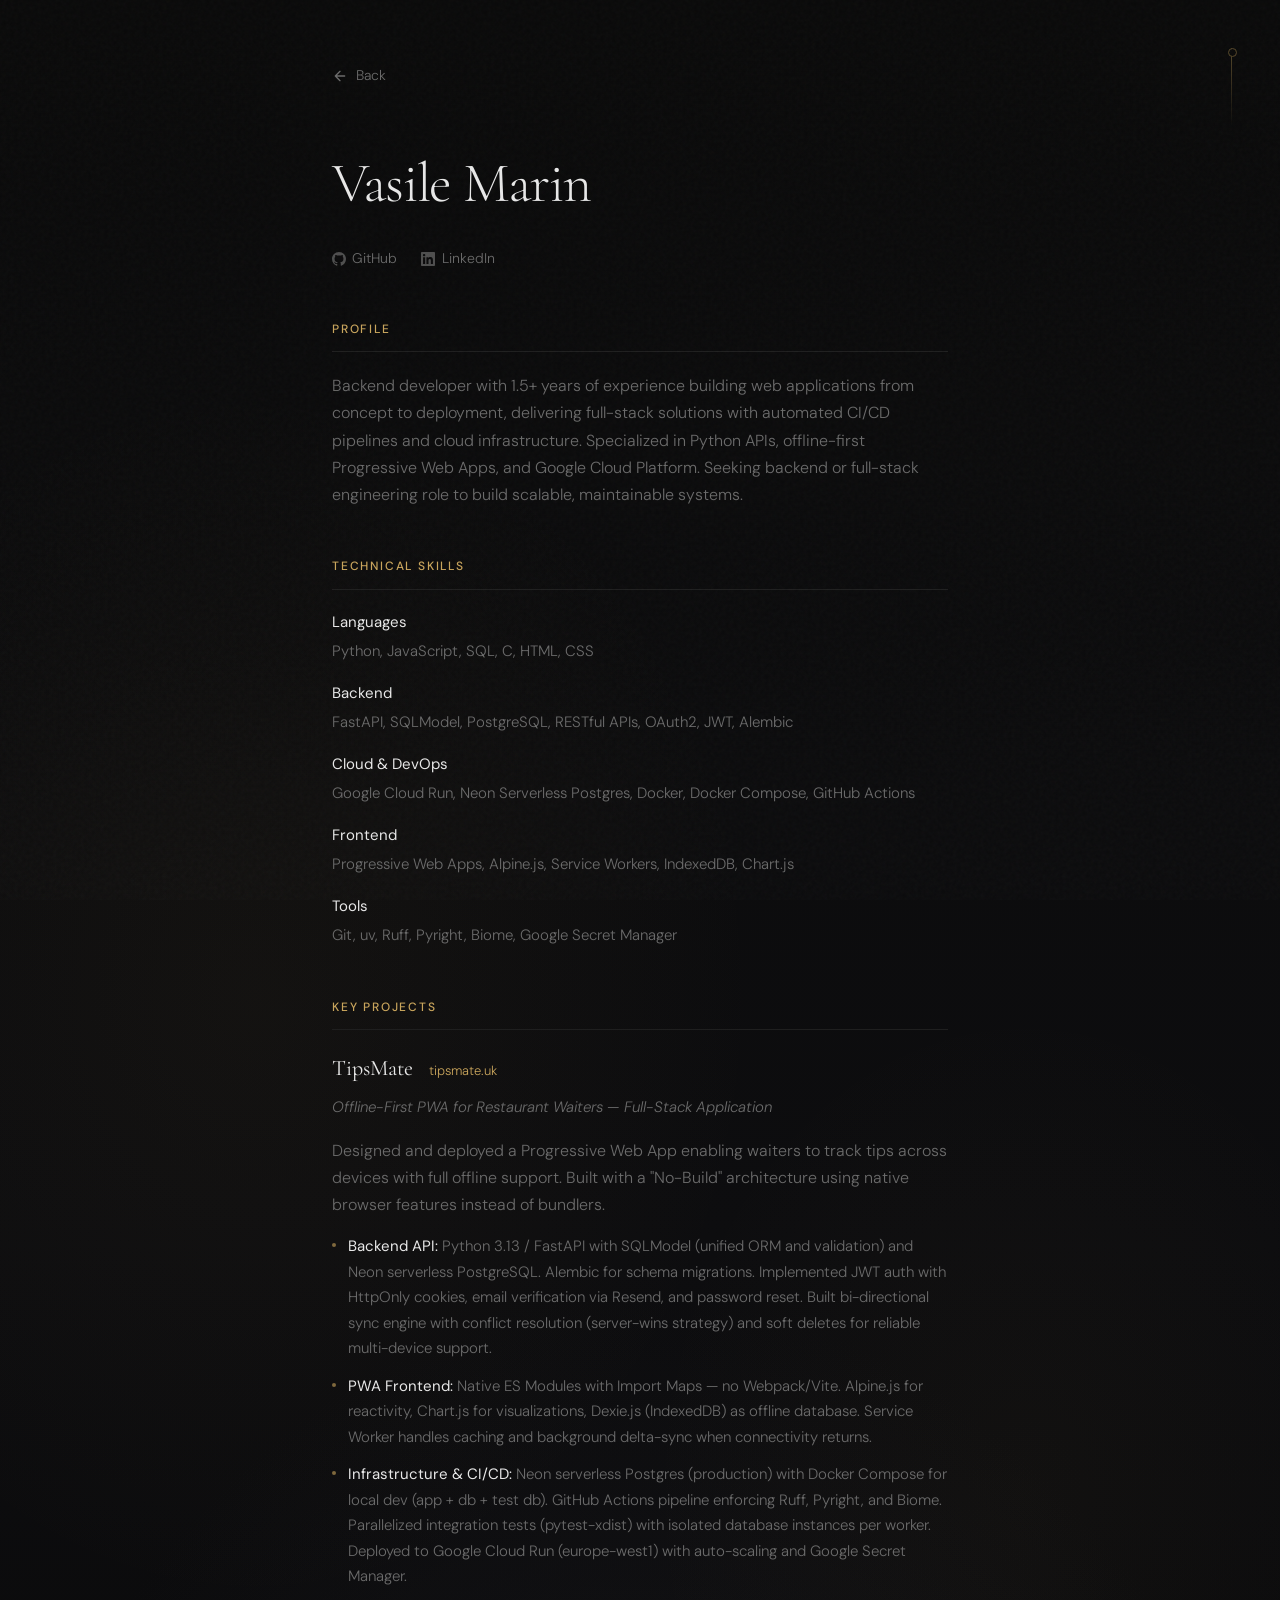
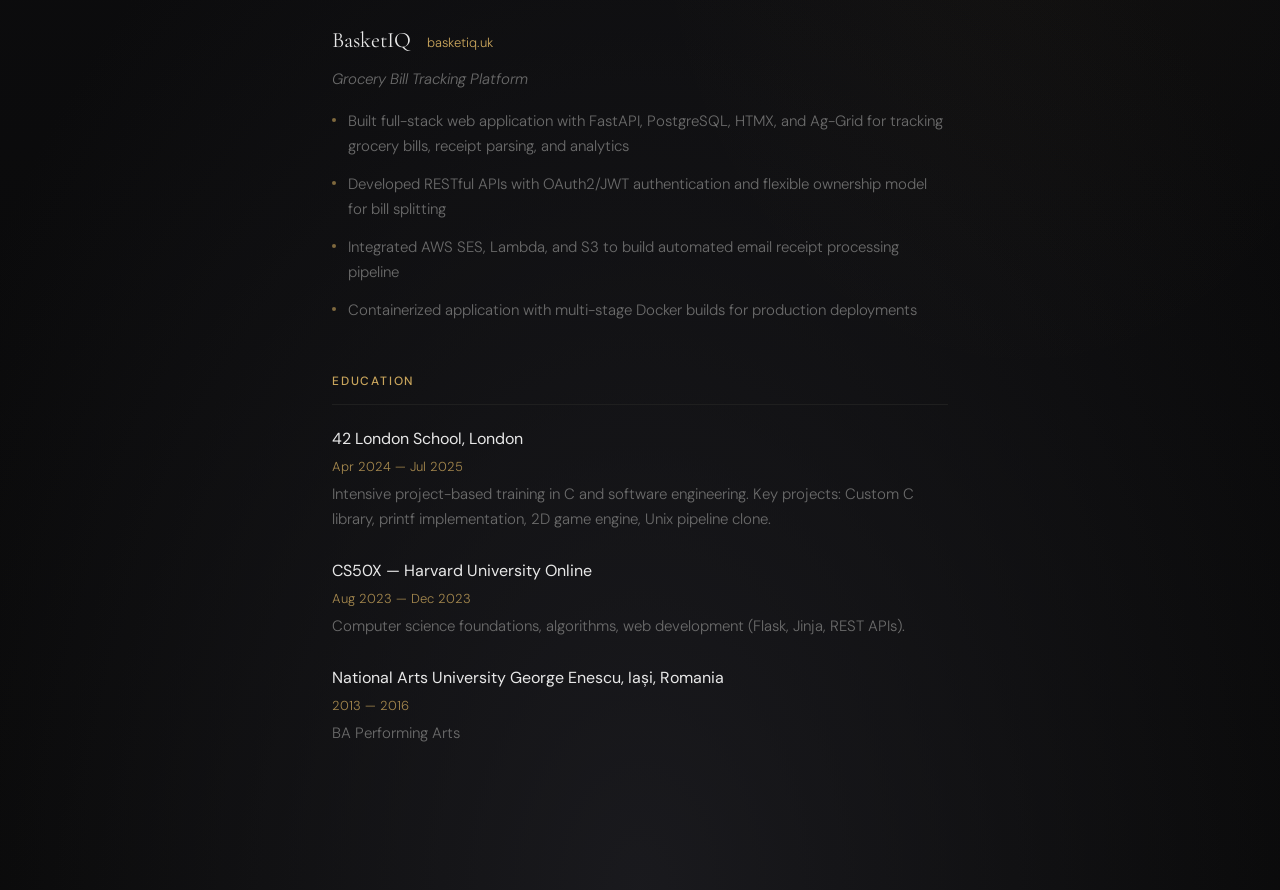
==== cv.html @ 5bd100fd "First commit" ====
<!DOCTYPE html>
<html lang="en">
  <head>
    <meta charset="UTF-8">
    <meta name="viewport" content="width=device-width, initial-scale=1.0">
    <title>CV — Vasile Marin</title>
    <link rel="preconnect" href="https://fonts.googleapis.com">
    <link rel="preconnect" href="https://fonts.gstatic.com" crossorigin>
    <link href="https://fonts.googleapis.com/css2?family=Cormorant+Garamond:wght@300;400;500&family=DM+Sans:wght@300;400;500&display=swap" rel="stylesheet">
    <link rel="stylesheet" href="styles.css">
  </head>
  <body>
    <div class="decoration"></div>
    <div class="container">
      <main class="cv">
        <a href="index.html" class="back-link">
          <svg viewBox="0 0 24 24" fill="none" stroke="currentColor" stroke-width="2" stroke-linecap="round" stroke-linejoin="round">
            <path d="M19 12H5M12 19l-7-7 7-7"/>
          </svg>
          Back
        </a>

        <header class="cv-header">
          <h1 class="cv-name">Vasile Marin</h1>
          <div class="cv-links">
            <a href="https://github.com/vmarin93" target="_blank" rel="noopener noreferrer" class="cv-link">
              <svg viewBox="0 0 24 24" fill="currentColor">
                <path d="M12 0c-6.626 0-12 5.373-12 12 0 5.302 3.438 9.8 8.207 11.387.599.111.793-.261.793-.577v-2.234c-3.338.726-4.033-1.416-4.033-1.416-.546-1.387-1.333-1.756-1.333-1.756-1.089-.745.083-.729.083-.729 1.205.084 1.839 1.237 1.839 1.237 1.07 1.834 2.807 1.304 3.492.997.107-.775.418-1.305.762-1.604-2.665-.305-5.467-1.334-5.467-5.931 0-1.311.469-2.381 1.236-3.221-.124-.303-.535-1.524.117-3.176 0 0 1.008-.322 3.301 1.23.957-.266 1.983-.399 3.003-.404 1.02.005 2.047.138 3.006.404 2.291-1.552 3.297-1.23 3.297-1.23.653 1.653.242 2.874.118 3.176.77.84 1.235 1.911 1.235 3.221 0 4.609-2.807 5.624-5.479 5.921.43.372.823 1.102.823 2.222v3.293c0 .319.192.694.801.576 4.765-1.589 8.199-6.086 8.199-11.386 0-6.627-5.373-12-12-12z"/>
              </svg>
              GitHub
            </a>
            <a href="https://www.linkedin.com/in/vasilemarin/" target="_blank" rel="noopener noreferrer" class="cv-link">
              <svg viewBox="0 0 24 24" fill="currentColor">
                <path d="M20.447 20.452h-3.554v-5.569c0-1.328-.027-3.037-1.852-3.037-1.853 0-2.136 1.445-2.136 2.939v5.667H9.351V9h3.414v1.561h.046c.477-.9 1.637-1.85 3.37-1.85 3.601 0 4.267 2.37 4.267 5.455v6.286zM5.337 7.433c-1.144 0-2.063-.926-2.063-2.065 0-1.138.92-2.063 2.063-2.063 1.14 0 2.064.925 2.064 2.063 0 1.139-.925 2.065-2.064 2.065zm1.782 13.019H3.555V9h3.564v11.452zM22.225 0H1.771C.792 0 0 .774 0 1.729v20.542C0 23.227.792 24 1.771 24h20.451C23.2 24 24 23.227 24 22.271V1.729C24 .774 23.2 0 22.222 0h.003z"/>
              </svg>
              LinkedIn
            </a>
          </div>
        </header>

        <section class="cv-section">
          <h2 class="section-title">Profile</h2>
          <p class="profile-text">
            Backend developer with 1.5+ years of experience building web applications from concept to deployment, delivering full-stack solutions with automated CI/CD pipelines and cloud infrastructure. Specialized in Python APIs, offline-first Progressive Web Apps, and Google Cloud Platform. Seeking backend or full-stack engineering role to build scalable, maintainable systems.
          </p>
        </section>

        <section class="cv-section">
          <h2 class="section-title">Technical Skills</h2>
          <div class="skill-group">
            <p class="skill-label">Languages</p>
            <p class="skill-items">Python, JavaScript, SQL, C, HTML, CSS</p>
          </div>
          <div class="skill-group">
            <p class="skill-label">Backend</p>
            <p class="skill-items">FastAPI, SQLModel, PostgreSQL, RESTful APIs, OAuth2, JWT, Alembic</p>
          </div>
          <div class="skill-group">
            <p class="skill-label">Cloud & DevOps</p>
            <p class="skill-items">Google Cloud Run, Neon Serverless Postgres, Docker, Docker Compose, GitHub Actions</p>
          </div>
          <div class="skill-group">
            <p class="skill-label">Frontend</p>
            <p class="skill-items">Progressive Web Apps, Alpine.js, Service Workers, IndexedDB, Chart.js</p>
          </div>
          <div class="skill-group">
            <p class="skill-label">Tools</p>
            <p class="skill-items">Git, uv, Ruff, Pyright, Biome, Google Secret Manager</p>
          </div>
        </section>

        <section class="cv-section">
          <h2 class="section-title">Key Projects</h2>
          
          <article class="project">
            <div class="project-header">
              <h3 class="project-name">TipsMate</h3>
              <a href="https://tipsmate.uk" target="_blank" rel="noopener noreferrer" class="project-url">tipsmate.uk</a>
            </div>
            <p class="project-subtitle">Offline-First PWA for Restaurant Waiters — Full-Stack Application</p>
            <p class="profile-text" style="margin-bottom: 1rem;">Designed and deployed a Progressive Web App enabling waiters to track tips across devices with full offline support. Built with a "No-Build" architecture using native browser features instead of bundlers.</p>
            <ul class="project-details">
              <li>
                <span class="detail-label">Backend API:</span> Python 3.13 / FastAPI with SQLModel (unified ORM and validation) and Neon serverless PostgreSQL. Alembic for schema migrations. Implemented JWT auth with HttpOnly cookies, email verification via Resend, and password reset. Built bi-directional sync engine with conflict resolution (server-wins strategy) and soft deletes for reliable multi-device support.
              </li>
              <li>
                <span class="detail-label">PWA Frontend:</span> Native ES Modules with Import Maps — no Webpack/Vite. Alpine.js for reactivity, Chart.js for visualizations, Dexie.js (IndexedDB) as offline database. Service Worker handles caching and background delta-sync when connectivity returns.
              </li>
              <li>
                <span class="detail-label">Infrastructure & CI/CD:</span> Neon serverless Postgres (production) with Docker Compose for local dev (app + db + test db). GitHub Actions pipeline enforcing Ruff, Pyright, and Biome. Parallelized integration tests (pytest-xdist) with isolated database instances per worker. Deployed to Google Cloud Run (europe-west1) with auto-scaling and Google Secret Manager.
              </li>
            </ul>
          </article>

          <article class="project">
            <div class="project-header">
              <h3 class="project-name">BasketIQ</h3>
              <a href="https://basketiq.uk" target="_blank" rel="noopener noreferrer" class="project-url">basketiq.uk</a>
            </div>
            <p class="project-subtitle">Grocery Bill Tracking Platform</p>
            <ul class="project-details">
              <li>Built full-stack web application with FastAPI, PostgreSQL, HTMX, and Ag-Grid for tracking grocery bills, receipt parsing, and analytics</li>
              <li>Developed RESTful APIs with OAuth2/JWT authentication and flexible ownership model for bill splitting</li>
              <li>Integrated AWS SES, Lambda, and S3 to build automated email receipt processing pipeline</li>
              <li>Containerized application with multi-stage Docker builds for production deployments</li>
            </ul>
          </article>
        </section>

        <section class="cv-section">
          <h2 class="section-title">Education</h2>
          
          <div class="education-item">
            <p class="education-name">42 London School, London</p>
            <p class="education-date">Apr 2024 — Jul 2025</p>
            <p class="education-desc">Intensive project-based training in C and software engineering. Key projects: Custom C library, printf implementation, 2D game engine, Unix pipeline clone.</p>
          </div>

          <div class="education-item">
            <p class="education-name">CS50X — Harvard University Online</p>
            <p class="education-date">Aug 2023 — Dec 2023</p>
            <p class="education-desc">Computer science foundations, algorithms, web development (Flask, Jinja, REST APIs).</p>
          </div>

          <div class="education-item">
            <p class="education-name">National Arts University George Enescu, Iași, Romania</p>
            <p class="education-date">2013 — 2016</p>
            <p class="education-desc">BA Performing Arts</p>
          </div>
        </section>

      </main>
    </div>
  </body>
</html>
---- styles.css ----
/* ===== Variables ===== */
:root {
    --bg: #0a0a0a;
    --bg-subtle: #111111;
    --text: #e8e8e8;
    --text-muted: #6b6b6b;
    --accent: #c9a55c;
    --border: #1f1f1f;
}

/* ===== Reset & Base ===== */
* {
    margin: 0;
    padding: 0;
    box-sizing: border-box;
}

html {
    font-size: 16px;
    scroll-behavior: smooth;
}

body {
    font-family: "DM Sans", sans-serif;
    background-color: var(--bg);
    background-image:
        radial-gradient(
            ellipse 80% 50% at 20% 40%,
            rgba(201, 165, 92, 0.04) 0%,
            transparent 50%
        ),
        radial-gradient(
            ellipse 60% 40% at 80% 60%,
            rgba(201, 165, 92, 0.03) 0%,
            transparent 50%
        ),
        radial-gradient(
            ellipse 100% 80% at 50% 100%,
            rgba(30, 30, 35, 0.8) 0%,
            transparent 60%
        ),
        linear-gradient(180deg, var(--bg) 0%, #0d0d0f 50%, #080808 100%);
    color: var(--text);
    line-height: 1.7;
    font-weight: 300;
    min-height: 100vh;
    overflow-x: hidden;
}

/* Subtle grain texture */
body::before {
    content: "";
    position: fixed;
    top: 0;
    left: 0;
    width: 100%;
    height: 100%;
    background-image: url("data:image/svg+xml,%3Csvg viewBox='0 0 256 256' xmlns='http://www.w3.org/2000/svg'%3E%3Cfilter id='noise'%3E%3CfeTurbulence type='fractalNoise' baseFrequency='0.9' numOctaves='4' stitchTiles='stitch'/%3E%3C/filter%3E%3Crect width='100%25' height='100%25' filter='url(%23noise)'/%3E%3C/svg%3E");
    opacity: 0.03;
    pointer-events: none;
    z-index: 1000;
}

/* ===== Layout ===== */
.container {
    max-width: 680px;
    margin: 0 auto;
    padding: 0 2rem;
}

/* ===== Decorative Element ===== */
.decoration {
    position: fixed;
    top: 3rem;
    right: 3rem;
    width: 1px;
    height: 80px;
    background: linear-gradient(to bottom, var(--accent), transparent);
    opacity: 0.4;
    animation: fadeIn 1s ease-out 0.5s both;
}

.decoration::after {
    content: "";
    position: absolute;
    top: 0;
    left: -3px;
    width: 7px;
    height: 7px;
    border: 1px solid var(--accent);
    border-radius: 50%;
    background: var(--bg);
}

/* ===== Typography ===== */
.section-label {
    font-size: 0.75rem;
    text-transform: uppercase;
    letter-spacing: 0.15em;
    color: var(--accent);
    margin-bottom: 1.25rem;
    font-weight: 500;
}

/* ===== Links ===== */
.link {
    color: var(--text-muted);
    text-decoration: none;
    font-size: 0.9375rem;
    display: flex;
    align-items: center;
    gap: 0.5rem;
    transition: color 0.3s ease;
}

.link:hover {
    color: var(--accent);
}

.link svg {
    width: 18px;
    height: 18px;
    opacity: 0.7;
    transition: opacity 0.3s ease;
}

.link:hover svg {
    opacity: 1;
}

/* ===== Animations ===== */
@keyframes fadeUp {
    from {
        opacity: 0;
        transform: translateY(20px);
    }
    to {
        opacity: 1;
        transform: translateY(0);
    }
}

@keyframes fadeIn {
    from {
        opacity: 0;
    }
    to {
        opacity: 0.4;
    }
}

/* ===== Homepage Styles ===== */
main.home {
    min-height: 100vh;
    display: flex;
    flex-direction: column;
    justify-content: center;
    padding: 6rem 0;
}

.header {
    margin-bottom: 2rem;
    animation: fadeUp 0.8s ease-out;
}

.header-content {
    display: flex;
    align-items: center;
    gap: 2rem;
}

.photo-wrapper {
    flex-shrink: 0;
}

.photo {
    width: 175px;
    height: 175px;
    border-radius: 39%;
    object-fit: cover;
    object-position: center top;
    border: 2px solid var(--border);
    transition: border-color 0.3s ease;
}

.photo:hover {
    border-color: var(--accent);
}

.header-text {
    flex: 1;
}

.name {
    font-family: "Cormorant Garamond", serif;
    font-size: clamp(2.5rem, 8vw, 4rem);
    font-weight: 300;
    letter-spacing: -0.02em;
    margin-bottom: 0.5rem;
    color: var(--text);
}

.title {
    font-size: 0.875rem;
    text-transform: uppercase;
    letter-spacing: 0.2em;
    color: var(--text-muted);
    font-weight: 400;
}

.bio {
    margin-bottom: 3.5rem;
    animation: fadeUp 0.8s ease-out 0.1s both;
}

.bio p {
    color: var(--text-muted);
    font-size: 1.0625rem;
    margin-bottom: 1.5rem;
}

.bio p:last-child {
    margin-bottom: 0;
}

.bio strong {
    color: var(--text);
    font-weight: 400;
}

.projects {
    margin-bottom: 3.5rem;
    animation: fadeUp 0.8s ease-out 0.2s both;
}

.project-list {
    display: flex;
    gap: 1rem;
    flex-wrap: wrap;
}

.project-link {
    color: var(--text);
    text-decoration: none;
    padding: 0.75rem 1.25rem;
    border: 1px solid var(--border);
    border-radius: 4px;
    font-size: 0.9375rem;
    transition: all 0.3s ease;
    background: transparent;
}

.project-link:hover {
    border-color: var(--accent);
    color: var(--accent);
    transform: translateY(-2px);
}

.connect {
    animation: fadeUp 0.8s ease-out 0.3s both;
}

.links {
    display: flex;
    gap: 2rem;
    flex-wrap: wrap;
}

/* ===== CV Page Styles ===== */
main.cv {
    padding: 4rem 0 6rem;
}

.back-link {
    display: inline-flex;
    align-items: center;
    gap: 0.5rem;
    color: var(--text-muted);
    text-decoration: none;
    font-size: 0.875rem;
    margin-bottom: 3rem;
    transition: color 0.3s ease;
    animation: fadeUp 0.8s ease-out;
}

.back-link:hover {
    color: var(--accent);
}

.back-link svg {
    width: 16px;
    height: 16px;
}

.cv-header {
    margin-bottom: 3rem;
    animation: fadeUp 0.8s ease-out 0.05s both;
}

.cv-name {
    font-family: "Cormorant Garamond", serif;
    font-size: clamp(2.5rem, 8vw, 3.5rem);
    font-weight: 300;
    letter-spacing: -0.02em;
    margin-bottom: 1rem;
    color: var(--text);
}

.cv-links {
    display: flex;
    gap: 1.5rem;
    flex-wrap: wrap;
}

.cv-link {
    color: var(--text-muted);
    text-decoration: none;
    font-size: 0.875rem;
    display: flex;
    align-items: center;
    gap: 0.4rem;
    transition: color 0.3s ease;
}

.cv-link:hover {
    color: var(--accent);
}

.cv-link svg {
    width: 14px;
    height: 14px;
    opacity: 0.7;
}

.cv-section {
    margin-bottom: 3rem;
}

.cv-section:nth-child(3) {
    animation: fadeUp 0.8s ease-out 0.1s both;
}
.cv-section:nth-child(4) {
    animation: fadeUp 0.8s ease-out 0.15s both;
}
.cv-section:nth-child(5) {
    animation: fadeUp 0.8s ease-out 0.2s both;
}
.cv-section:nth-child(6) {
    animation: fadeUp 0.8s ease-out 0.25s both;
}
.cv-section:nth-child(7) {
    animation: fadeUp 0.8s ease-out 0.3s both;
}

.section-title {
    font-size: 0.75rem;
    text-transform: uppercase;
    letter-spacing: 0.15em;
    color: var(--accent);
    margin-bottom: 1.25rem;
    font-weight: 500;
    padding-bottom: 0.75rem;
    border-bottom: 1px solid var(--border);
}

.profile-text {
    color: var(--text-muted);
    font-size: 1rem;
}

.skill-group {
    margin-bottom: 1rem;
}

.skill-group:last-child {
    margin-bottom: 0;
}

.skill-label {
    color: var(--text);
    font-weight: 400;
    font-size: 0.9375rem;
    margin-bottom: 0.25rem;
}

.skill-items {
    color: var(--text-muted);
    font-size: 0.9375rem;
}

.project {
    margin-bottom: 2rem;
}

.project:last-child {
    margin-bottom: 0;
}

.project-header {
    display: flex;
    align-items: baseline;
    gap: 1rem;
    margin-bottom: 0.5rem;
    flex-wrap: wrap;
}

.project-name {
    font-family: "Cormorant Garamond", serif;
    font-size: 1.375rem;
    font-weight: 400;
    color: var(--text);
}

.project-url {
    color: var(--accent);
    text-decoration: none;
    font-size: 0.8125rem;
    transition: opacity 0.3s ease;
}

.project-url:hover {
    opacity: 0.7;
}

.project-subtitle {
    color: var(--text-muted);
    font-size: 0.9375rem;
    margin-bottom: 1rem;
    font-style: italic;
}

.project-details {
    list-style: none;
}

.project-details li {
    color: var(--text-muted);
    font-size: 0.9375rem;
    margin-bottom: 0.75rem;
    padding-left: 1rem;
    position: relative;
}

.project-details li::before {
    content: "";
    position: absolute;
    left: 0;
    top: 0.6em;
    width: 4px;
    height: 4px;
    background: var(--accent);
    border-radius: 50%;
    opacity: 0.6;
}

.project-details li:last-child {
    margin-bottom: 0;
}

.detail-label {
    color: var(--text);
    font-weight: 400;
}

.education-item {
    margin-bottom: 1.5rem;
}

.education-item:last-child {
    margin-bottom: 0;
}

.education-name {
    color: var(--text);
    font-size: 1rem;
    font-weight: 400;
    margin-bottom: 0.25rem;
}

.education-date {
    color: var(--accent);
    font-size: 0.8125rem;
    margin-bottom: 0.25rem;
    opacity: 0.8;
}

.education-desc {
    color: var(--text-muted);
    font-size: 0.9375rem;
}

/* ===== Responsive ===== */
@media (max-width: 600px) {
    main.home {
        padding: 4rem 0;
    }

    .header {
        margin-bottom: 3rem;
    }

    .header-content {
        flex-direction: column;
        text-align: center;
        gap: 1.5rem;
    }

    .photo {
        width: 100px;
        height: 100px;
    }

    .name {
        font-size: clamp(2rem, 8vw, 3rem);
    }

    .links {
        flex-direction: column;
        gap: 1rem;
    }

    main.cv {
        padding: 3rem 0 4rem;
    }

    .cv-name {
        font-size: clamp(2rem, 8vw, 2.5rem);
    }

    .cv-links {
        flex-direction: column;
        gap: 0.75rem;
    }

    .project-header {
        flex-direction: column;
        gap: 0.25rem;
    }

    .decoration {
        display: none;
    }
}
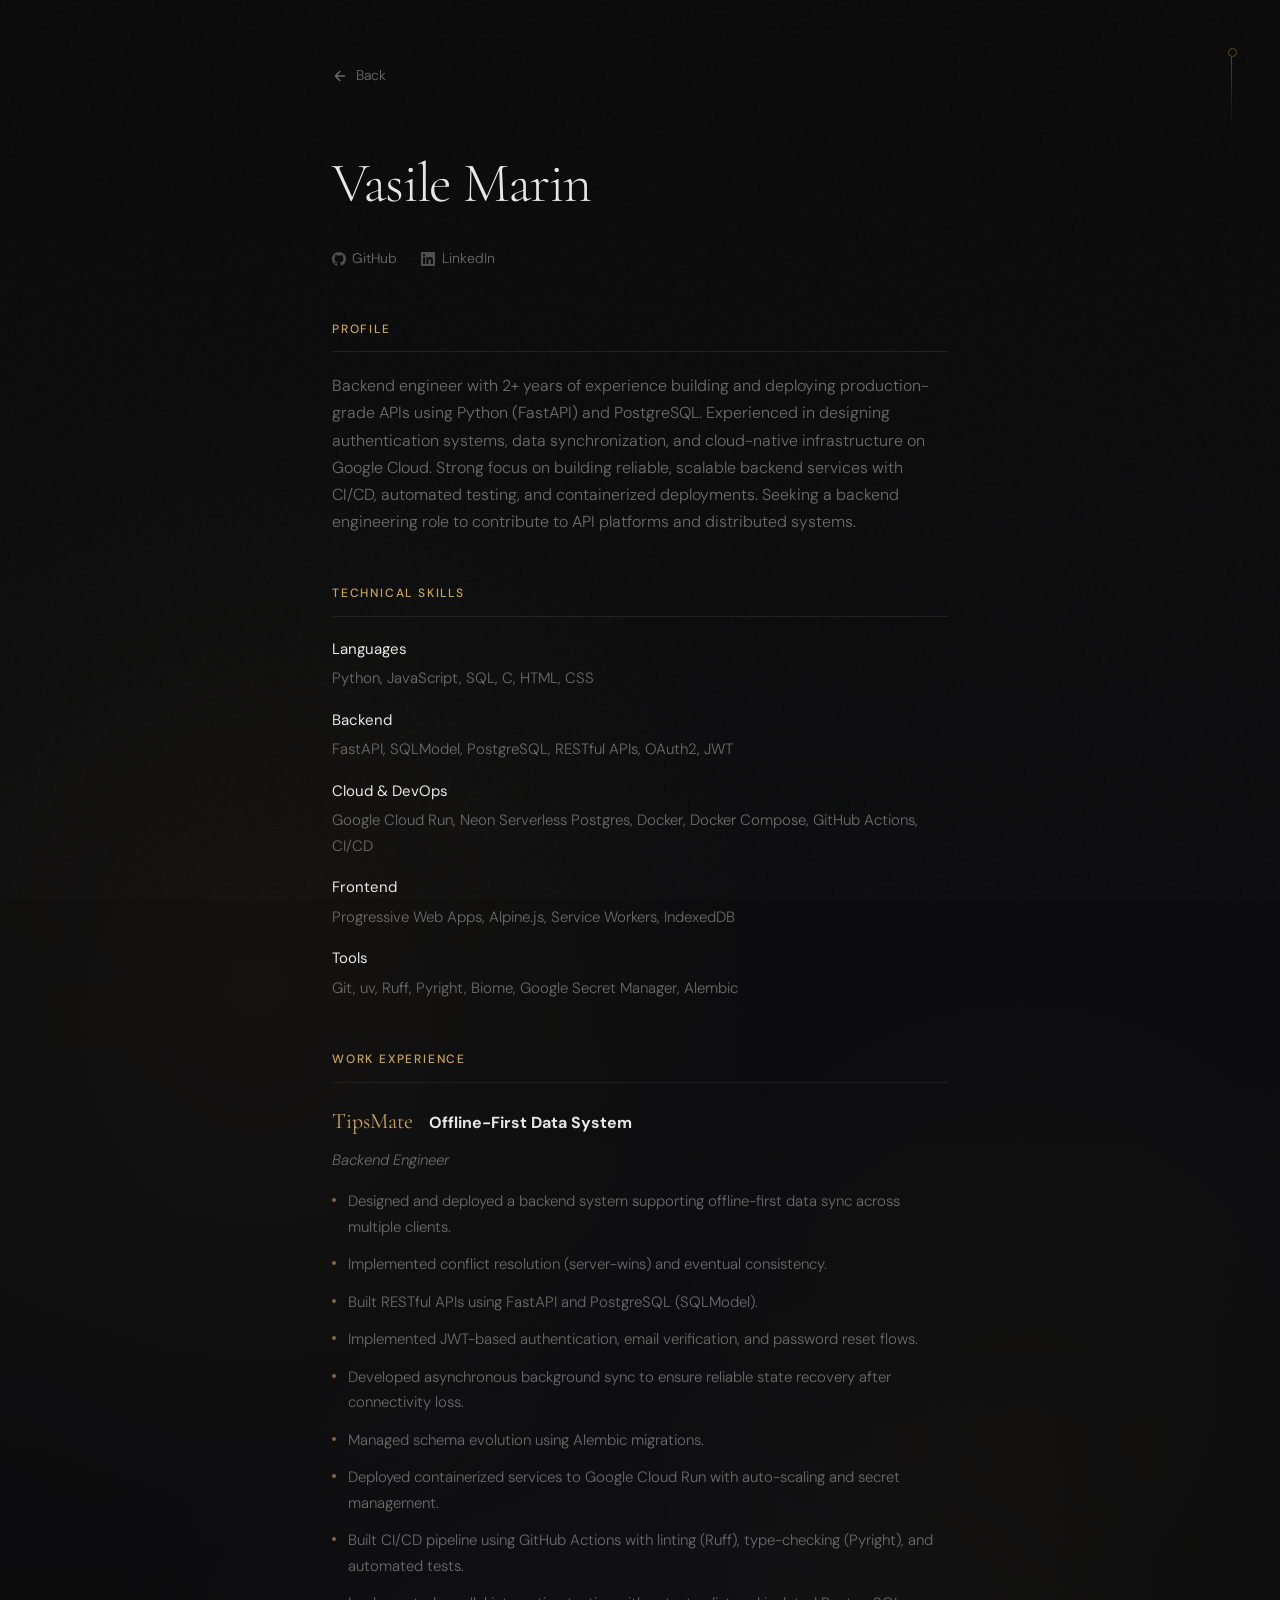
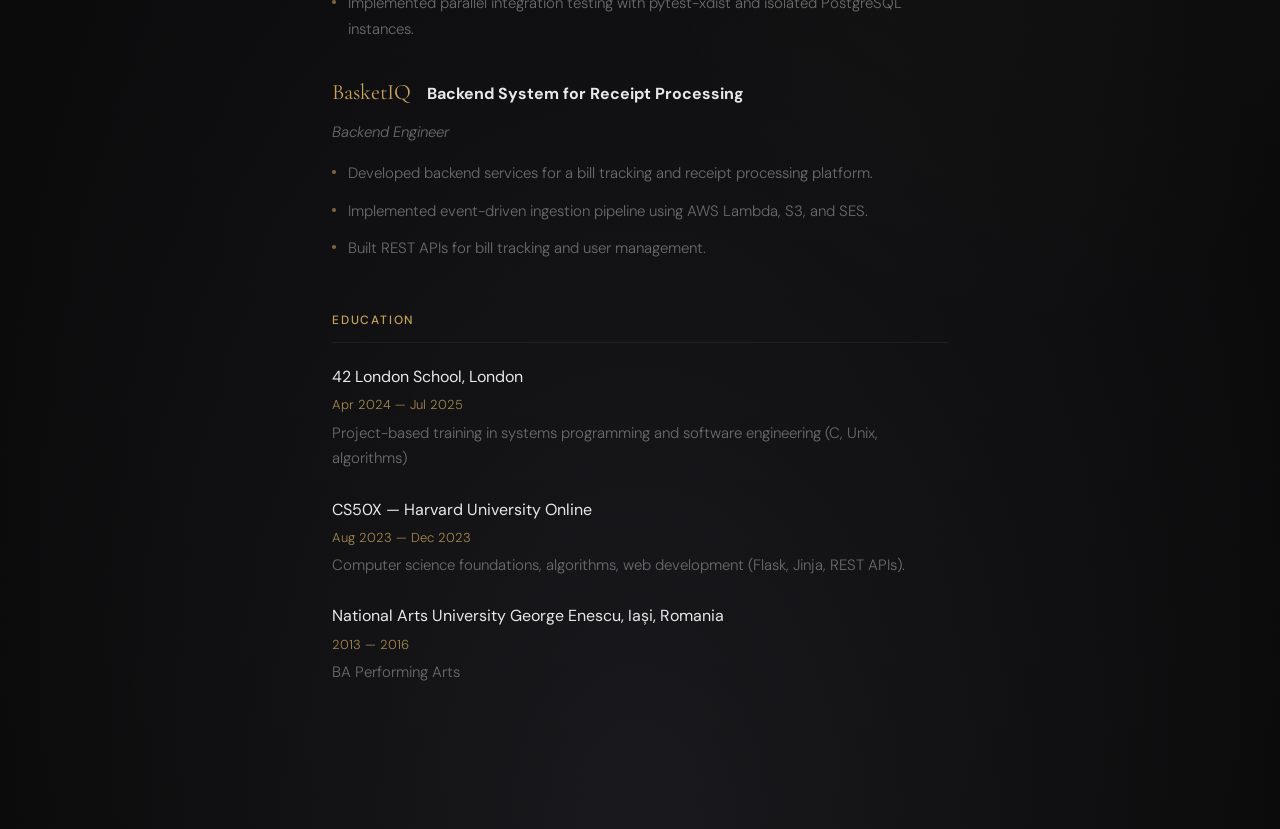
==== commit 3510e1e2: "changed structure and content of cv changed projects to work experience  add project-role class to c" ====
--- a/cv.html
+++ b/cv.html
@@ -1,135 +1,245 @@
-<!DOCTYPE html>
+<!doctype html>
 <html lang="en">
-  <head>
-    <meta charset="UTF-8">
-    <meta name="viewport" content="width=device-width, initial-scale=1.0">
-    <title>CV — Vasile Marin</title>
-    <link rel="preconnect" href="https://fonts.googleapis.com">
-    <link rel="preconnect" href="https://fonts.gstatic.com" crossorigin>
-    <link href="https://fonts.googleapis.com/css2?family=Cormorant+Garamond:wght@300;400;500&family=DM+Sans:wght@300;400;500&display=swap" rel="stylesheet">
-    <link rel="stylesheet" href="styles.css">
-  </head>
-  <body>
-    <div class="decoration"></div>
-    <div class="container">
-      <main class="cv">
-        <a href="index.html" class="back-link">
-          <svg viewBox="0 0 24 24" fill="none" stroke="currentColor" stroke-width="2" stroke-linecap="round" stroke-linejoin="round">
-            <path d="M19 12H5M12 19l-7-7 7-7"/>
-          </svg>
-          Back
-        </a>
-
-        <header class="cv-header">
-          <h1 class="cv-name">Vasile Marin</h1>
-          <div class="cv-links">
-            <a href="https://github.com/vmarin93" target="_blank" rel="noopener noreferrer" class="cv-link">
-              <svg viewBox="0 0 24 24" fill="currentColor">
-                <path d="M12 0c-6.626 0-12 5.373-12 12 0 5.302 3.438 9.8 8.207 11.387.599.111.793-.261.793-.577v-2.234c-3.338.726-4.033-1.416-4.033-1.416-.546-1.387-1.333-1.756-1.333-1.756-1.089-.745.083-.729.083-.729 1.205.084 1.839 1.237 1.839 1.237 1.07 1.834 2.807 1.304 3.492.997.107-.775.418-1.305.762-1.604-2.665-.305-5.467-1.334-5.467-5.931 0-1.311.469-2.381 1.236-3.221-.124-.303-.535-1.524.117-3.176 0 0 1.008-.322 3.301 1.23.957-.266 1.983-.399 3.003-.404 1.02.005 2.047.138 3.006.404 2.291-1.552 3.297-1.23 3.297-1.23.653 1.653.242 2.874.118 3.176.77.84 1.235 1.911 1.235 3.221 0 4.609-2.807 5.624-5.479 5.921.43.372.823 1.102.823 2.222v3.293c0 .319.192.694.801.576 4.765-1.589 8.199-6.086 8.199-11.386 0-6.627-5.373-12-12-12z"/>
-              </svg>
-              GitHub
-            </a>
-            <a href="https://www.linkedin.com/in/vasilemarin/" target="_blank" rel="noopener noreferrer" class="cv-link">
-              <svg viewBox="0 0 24 24" fill="currentColor">
-                <path d="M20.447 20.452h-3.554v-5.569c0-1.328-.027-3.037-1.852-3.037-1.853 0-2.136 1.445-2.136 2.939v5.667H9.351V9h3.414v1.561h.046c.477-.9 1.637-1.85 3.37-1.85 3.601 0 4.267 2.37 4.267 5.455v6.286zM5.337 7.433c-1.144 0-2.063-.926-2.063-2.065 0-1.138.92-2.063 2.063-2.063 1.14 0 2.064.925 2.064 2.063 0 1.139-.925 2.065-2.064 2.065zm1.782 13.019H3.555V9h3.564v11.452zM22.225 0H1.771C.792 0 0 .774 0 1.729v20.542C0 23.227.792 24 1.771 24h20.451C23.2 24 24 23.227 24 22.271V1.729C24 .774 23.2 0 22.222 0h.003z"/>
-              </svg>
-              LinkedIn
-            </a>
-          </div>
-        </header>
-
-        <section class="cv-section">
-          <h2 class="section-title">Profile</h2>
-          <p class="profile-text">
-            Backend developer with 1.5+ years of experience building web applications from concept to deployment, delivering full-stack solutions with automated CI/CD pipelines and cloud infrastructure. Specialized in Python APIs, offline-first Progressive Web Apps, and Google Cloud Platform. Seeking backend or full-stack engineering role to build scalable, maintainable systems.
-          </p>
-        </section>
-
-        <section class="cv-section">
-          <h2 class="section-title">Technical Skills</h2>
-          <div class="skill-group">
-            <p class="skill-label">Languages</p>
-            <p class="skill-items">Python, JavaScript, SQL, C, HTML, CSS</p>
-          </div>
-          <div class="skill-group">
-            <p class="skill-label">Backend</p>
-            <p class="skill-items">FastAPI, SQLModel, PostgreSQL, RESTful APIs, OAuth2, JWT, Alembic</p>
-          </div>
-          <div class="skill-group">
-            <p class="skill-label">Cloud & DevOps</p>
-            <p class="skill-items">Google Cloud Run, Neon Serverless Postgres, Docker, Docker Compose, GitHub Actions</p>
-          </div>
-          <div class="skill-group">
-            <p class="skill-label">Frontend</p>
-            <p class="skill-items">Progressive Web Apps, Alpine.js, Service Workers, IndexedDB, Chart.js</p>
-          </div>
-          <div class="skill-group">
-            <p class="skill-label">Tools</p>
-            <p class="skill-items">Git, uv, Ruff, Pyright, Biome, Google Secret Manager</p>
-          </div>
-        </section>
-
-        <section class="cv-section">
-          <h2 class="section-title">Key Projects</h2>
-          
-          <article class="project">
-            <div class="project-header">
-              <h3 class="project-name">TipsMate</h3>
-              <a href="https://tipsmate.uk" target="_blank" rel="noopener noreferrer" class="project-url">tipsmate.uk</a>
-            </div>
-            <p class="project-subtitle">Offline-First PWA for Restaurant Waiters — Full-Stack Application</p>
-            <p class="profile-text" style="margin-bottom: 1rem;">Designed and deployed a Progressive Web App enabling waiters to track tips across devices with full offline support. Built with a "No-Build" architecture using native browser features instead of bundlers.</p>
-            <ul class="project-details">
-              <li>
-                <span class="detail-label">Backend API:</span> Python 3.13 / FastAPI with SQLModel (unified ORM and validation) and Neon serverless PostgreSQL. Alembic for schema migrations. Implemented JWT auth with HttpOnly cookies, email verification via Resend, and password reset. Built bi-directional sync engine with conflict resolution (server-wins strategy) and soft deletes for reliable multi-device support.
-              </li>
-              <li>
-                <span class="detail-label">PWA Frontend:</span> Native ES Modules with Import Maps — no Webpack/Vite. Alpine.js for reactivity, Chart.js for visualizations, Dexie.js (IndexedDB) as offline database. Service Worker handles caching and background delta-sync when connectivity returns.
-              </li>
-              <li>
-                <span class="detail-label">Infrastructure & CI/CD:</span> Neon serverless Postgres (production) with Docker Compose for local dev (app + db + test db). GitHub Actions pipeline enforcing Ruff, Pyright, and Biome. Parallelized integration tests (pytest-xdist) with isolated database instances per worker. Deployed to Google Cloud Run (europe-west1) with auto-scaling and Google Secret Manager.
-              </li>
-            </ul>
-          </article>
-
-          <article class="project">
-            <div class="project-header">
-              <h3 class="project-name">BasketIQ</h3>
-              <a href="https://basketiq.uk" target="_blank" rel="noopener noreferrer" class="project-url">basketiq.uk</a>
-            </div>
-            <p class="project-subtitle">Grocery Bill Tracking Platform</p>
-            <ul class="project-details">
-              <li>Built full-stack web application with FastAPI, PostgreSQL, HTMX, and Ag-Grid for tracking grocery bills, receipt parsing, and analytics</li>
-              <li>Developed RESTful APIs with OAuth2/JWT authentication and flexible ownership model for bill splitting</li>
-              <li>Integrated AWS SES, Lambda, and S3 to build automated email receipt processing pipeline</li>
-              <li>Containerized application with multi-stage Docker builds for production deployments</li>
-            </ul>
-          </article>
-        </section>
-
-        <section class="cv-section">
-          <h2 class="section-title">Education</h2>
-          
-          <div class="education-item">
-            <p class="education-name">42 London School, London</p>
-            <p class="education-date">Apr 2024 — Jul 2025</p>
-            <p class="education-desc">Intensive project-based training in C and software engineering. Key projects: Custom C library, printf implementation, 2D game engine, Unix pipeline clone.</p>
-          </div>
-
-          <div class="education-item">
-            <p class="education-name">CS50X — Harvard University Online</p>
-            <p class="education-date">Aug 2023 — Dec 2023</p>
-            <p class="education-desc">Computer science foundations, algorithms, web development (Flask, Jinja, REST APIs).</p>
-          </div>
-
-          <div class="education-item">
-            <p class="education-name">National Arts University George Enescu, Iași, Romania</p>
-            <p class="education-date">2013 — 2016</p>
-            <p class="education-desc">BA Performing Arts</p>
-          </div>
-        </section>
-
-      </main>
-    </div>
-  </body>
+    <head>
+        <meta charset="UTF-8" />
+        <meta name="viewport" content="width=device-width, initial-scale=1.0" />
+        <title>CV — Vasile Marin</title>
+        <link rel="preconnect" href="https://fonts.googleapis.com" />
+        <link rel="preconnect" href="https://fonts.gstatic.com" crossorigin />
+        <link
+            href="https://fonts.googleapis.com/css2?family=Cormorant+Garamond:wght@300;400;500&family=DM+Sans:wght@300;400;500&display=swap"
+            rel="stylesheet"
+        />
+        <link rel="stylesheet" href="styles.css" />
+    </head>
+    <body>
+        <div class="decoration"></div>
+        <div class="container">
+            <main class="cv">
+                <a href="index.html" class="back-link">
+                    <svg
+                        viewBox="0 0 24 24"
+                        fill="none"
+                        stroke="currentColor"
+                        stroke-width="2"
+                        stroke-linecap="round"
+                        stroke-linejoin="round"
+                    >
+                        <path d="M19 12H5M12 19l-7-7 7-7" />
+                    </svg>
+                    Back
+                </a>
+
+                <header class="cv-header">
+                    <h1 class="cv-name">Vasile Marin</h1>
+                    <div class="cv-links">
+                        <a
+                            href="https://github.com/vmarin93"
+                            target="_blank"
+                            rel="noopener noreferrer"
+                            class="cv-link"
+                        >
+                            <svg viewBox="0 0 24 24" fill="currentColor">
+                                <path
+                                    d="M12 0c-6.626 0-12 5.373-12 12 0 5.302 3.438 9.8 8.207 11.387.599.111.793-.261.793-.577v-2.234c-3.338.726-4.033-1.416-4.033-1.416-.546-1.387-1.333-1.756-1.333-1.756-1.089-.745.083-.729.083-.729 1.205.084 1.839 1.237 1.839 1.237 1.07 1.834 2.807 1.304 3.492.997.107-.775.418-1.305.762-1.604-2.665-.305-5.467-1.334-5.467-5.931 0-1.311.469-2.381 1.236-3.221-.124-.303-.535-1.524.117-3.176 0 0 1.008-.322 3.301 1.23.957-.266 1.983-.399 3.003-.404 1.02.005 2.047.138 3.006.404 2.291-1.552 3.297-1.23 3.297-1.23.653 1.653.242 2.874.118 3.176.77.84 1.235 1.911 1.235 3.221 0 4.609-2.807 5.624-5.479 5.921.43.372.823 1.102.823 2.222v3.293c0 .319.192.694.801.576 4.765-1.589 8.199-6.086 8.199-11.386 0-6.627-5.373-12-12-12z"
+                                />
+                            </svg>
+                            GitHub
+                        </a>
+                        <a
+                            href="https://www.linkedin.com/in/vasilemarin/"
+                            target="_blank"
+                            rel="noopener noreferrer"
+                            class="cv-link"
+                        >
+                            <svg viewBox="0 0 24 24" fill="currentColor">
+                                <path
+                                    d="M20.447 20.452h-3.554v-5.569c0-1.328-.027-3.037-1.852-3.037-1.853 0-2.136 1.445-2.136 2.939v5.667H9.351V9h3.414v1.561h.046c.477-.9 1.637-1.85 3.37-1.85 3.601 0 4.267 2.37 4.267 5.455v6.286zM5.337 7.433c-1.144 0-2.063-.926-2.063-2.065 0-1.138.92-2.063 2.063-2.063 1.14 0 2.064.925 2.064 2.063 0 1.139-.925 2.065-2.064 2.065zm1.782 13.019H3.555V9h3.564v11.452zM22.225 0H1.771C.792 0 0 .774 0 1.729v20.542C0 23.227.792 24 1.771 24h20.451C23.2 24 24 23.227 24 22.271V1.729C24 .774 23.2 0 22.222 0h.003z"
+                                />
+                            </svg>
+                            LinkedIn
+                        </a>
+                    </div>
+                </header>
+
+                <section class="cv-section">
+                    <h2 class="section-title">Profile</h2>
+                    <p class="profile-text">
+                        Backend engineer with 2+ years of experience building
+                        and deploying production-grade APIs using Python
+                        (FastAPI) and PostgreSQL. Experienced in designing
+                        authentication systems, data synchronization, and
+                        cloud-native infrastructure on Google Cloud. Strong
+                        focus on building reliable, scalable backend services
+                        with CI/CD, automated testing, and containerized
+                        deployments. Seeking a backend engineering role to
+                        contribute to API platforms and distributed systems.
+                    </p>
+                </section>
+
+                <section class="cv-section">
+                    <h2 class="section-title">Technical Skills</h2>
+                    <div class="skill-group">
+                        <p class="skill-label">Languages</p>
+                        <p class="skill-items">
+                            Python, JavaScript, SQL, C, HTML, CSS
+                        </p>
+                    </div>
+                    <div class="skill-group">
+                        <p class="skill-label">Backend</p>
+                        <p class="skill-items">
+                            FastAPI, SQLModel, PostgreSQL, RESTful APIs, OAuth2,
+                            JWT
+                        </p>
+                    </div>
+                    <div class="skill-group">
+                        <p class="skill-label">Cloud & DevOps</p>
+                        <p class="skill-items">
+                            Google Cloud Run, Neon Serverless Postgres, Docker,
+                            Docker Compose, GitHub Actions, CI/CD
+                        </p>
+                    </div>
+                    <div class="skill-group">
+                        <p class="skill-label">Frontend</p>
+                        <p class="skill-items">
+                            Progressive Web Apps, Alpine.js, Service Workers,
+                            IndexedDB
+                        </p>
+                    </div>
+                    <div class="skill-group">
+                        <p class="skill-label">Tools</p>
+                        <p class="skill-items">
+                            Git, uv, Ruff, Pyright, Biome, Google Secret
+                            Manager, Alembic
+                        </p>
+                    </div>
+                </section>
+
+                <section class="cv-section">
+                    <h2 class="section-title">Work Experience</h2>
+
+                    <article class="project">
+                        <div class="project-header">
+                            <a
+                                href="https://tipsmate.uk"
+                                target="_blank"
+                                rel="noopener noreferrer"
+                                class="project-url"
+                            >
+                                <h3 class="project-name">TipsMate</h3>
+                            </a>
+                            <h4 class="project-subtitle">
+                                Offline-First Data System
+                            </h4>
+                        </div>
+                        <p class="project-role">Backend Engineer</p>
+                        <ul class="project-details">
+                            <li>
+                                Designed and deployed a backend system
+                                supporting offline-first data sync across
+                                multiple clients.
+                            </li>
+                            <li>
+                                Implemented conflict resolution (server-wins)
+                                and eventual consistency.
+                            </li>
+                            <li>
+                                Built RESTful APIs using FastAPI and PostgreSQL
+                                (SQLModel).
+                            </li>
+                            <li>
+                                Implemented JWT-based authentication, email
+                                verification, and password reset flows.
+                            </li>
+                            <li>
+                                Developed asynchronous background sync to ensure
+                                reliable state recovery after connectivity loss.
+                            </li>
+                            <li>
+                                Managed schema evolution using Alembic
+                                migrations.
+                            </li>
+                            <li>
+                                Deployed containerized services to Google Cloud
+                                Run with auto-scaling and secret management.
+                            </li>
+                            <li>
+                                Built CI/CD pipeline using GitHub Actions with
+                                linting (Ruff), type-checking (Pyright), and
+                                automated tests.
+                            </li>
+                            <li>
+                                Implemented parallel integration testing with
+                                pytest-xdist and isolated PostgreSQL instances.
+                            </li>
+                        </ul>
+                    </article>
+
+                    <article class="project">
+                        <div class="project-header">
+                            <a
+                                href="https://basketiq.uk"
+                                target="_blank"
+                                rel="noopener noreferrer"
+                                class="project-url"
+                            >
+                                <h3 class="project-name">BasketIQ</h3>
+                            </a>
+                            <h4 class="project-subtitle">
+                                Backend System for Receipt Processing
+                            </h4>
+                        </div>
+                        <p class="project-role">Backend Engineer</p>
+                        <ul class="project-details">
+                            <li>
+                                Developed backend services for a bill tracking
+                                and receipt processing platform.
+                            </li>
+                            <li>
+                                Implemented event-driven ingestion pipeline
+                                using AWS Lambda, S3, and SES.
+                            </li>
+                            <li>
+                                Built REST APIs for bill tracking and user
+                                management.
+                            </li>
+                        </ul>
+                    </article>
+                </section>
+
+                <section class="cv-section">
+                    <h2 class="section-title">Education</h2>
+
+                    <div class="education-item">
+                        <p class="education-name">42 London School, London</p>
+                        <p class="education-date">Apr 2024 — Jul 2025</p>
+                        <p class="education-desc">
+                            Project-based training in systems programming and
+                            software engineering (C, Unix, algorithms)
+                        </p>
+                    </div>
+
+                    <div class="education-item">
+                        <p class="education-name">
+                            CS50X — Harvard University Online
+                        </p>
+                        <p class="education-date">Aug 2023 — Dec 2023</p>
+                        <p class="education-desc">
+                            Computer science foundations, algorithms, web
+                            development (Flask, Jinja, REST APIs).
+                        </p>
+                    </div>
+
+                    <div class="education-item">
+                        <p class="education-name">
+                            National Arts University George Enescu, Iași,
+                            Romania
+                        </p>
+                        <p class="education-date">2013 — 2016</p>
+                        <p class="education-desc">BA Performing Arts</p>
+                    </div>
+                </section>
+            </main>
+        </div>
+    </body>
 </html>
--- a/styles.css
+++ b/styles.css
@@ -408,6 +408,10 @@
     font-family: "Cormorant Garamond", serif;
     font-size: 1.375rem;
     font-weight: 400;
+    color: var(--accent);
+}
+
+.project-subtitle {
     color: var(--text);
 }
 
@@ -422,7 +426,7 @@
     opacity: 0.7;
 }
 
-.project-subtitle {
+.project-role {
     color: var(--text-muted);
     font-size: 0.9375rem;
     margin-bottom: 1rem;
@@ -515,7 +519,7 @@
     }
 
     .links {
-        flex-direction: column;
+        flex-direction: row;
         gap: 1rem;
     }
 
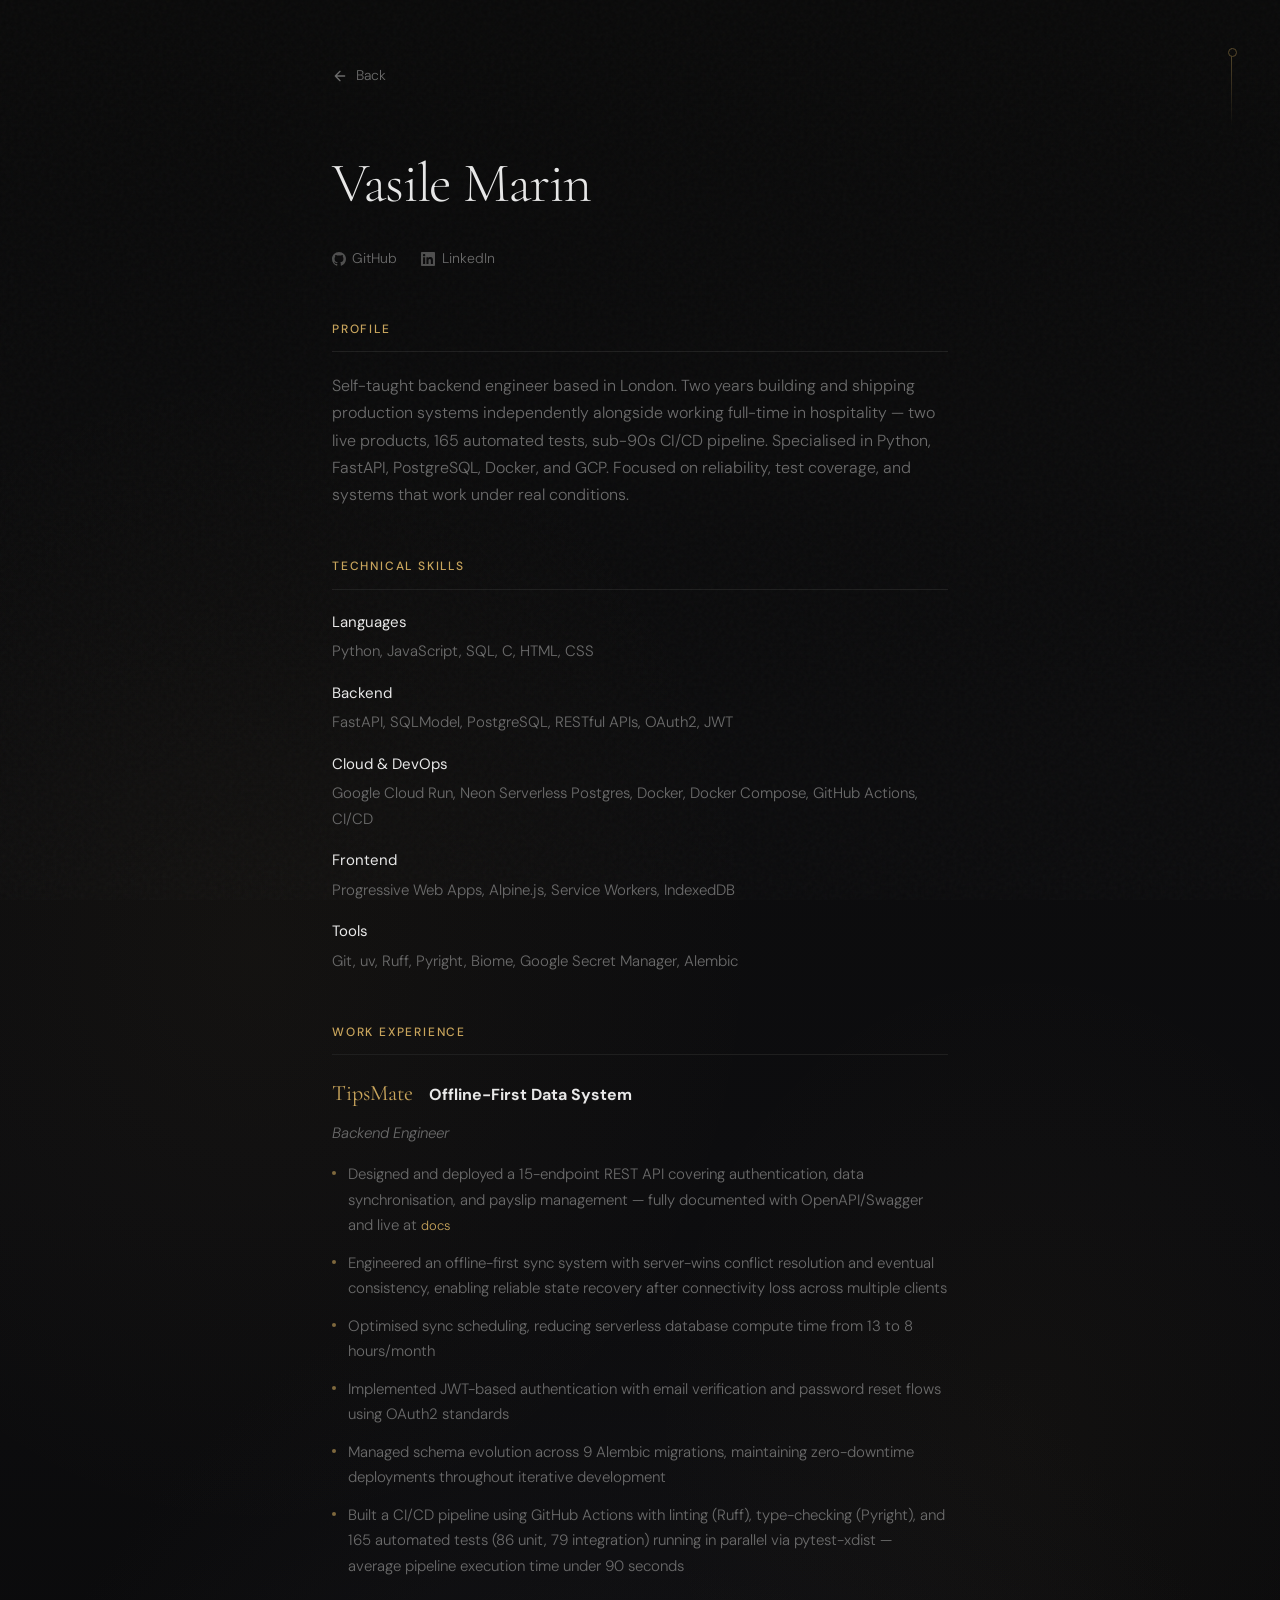
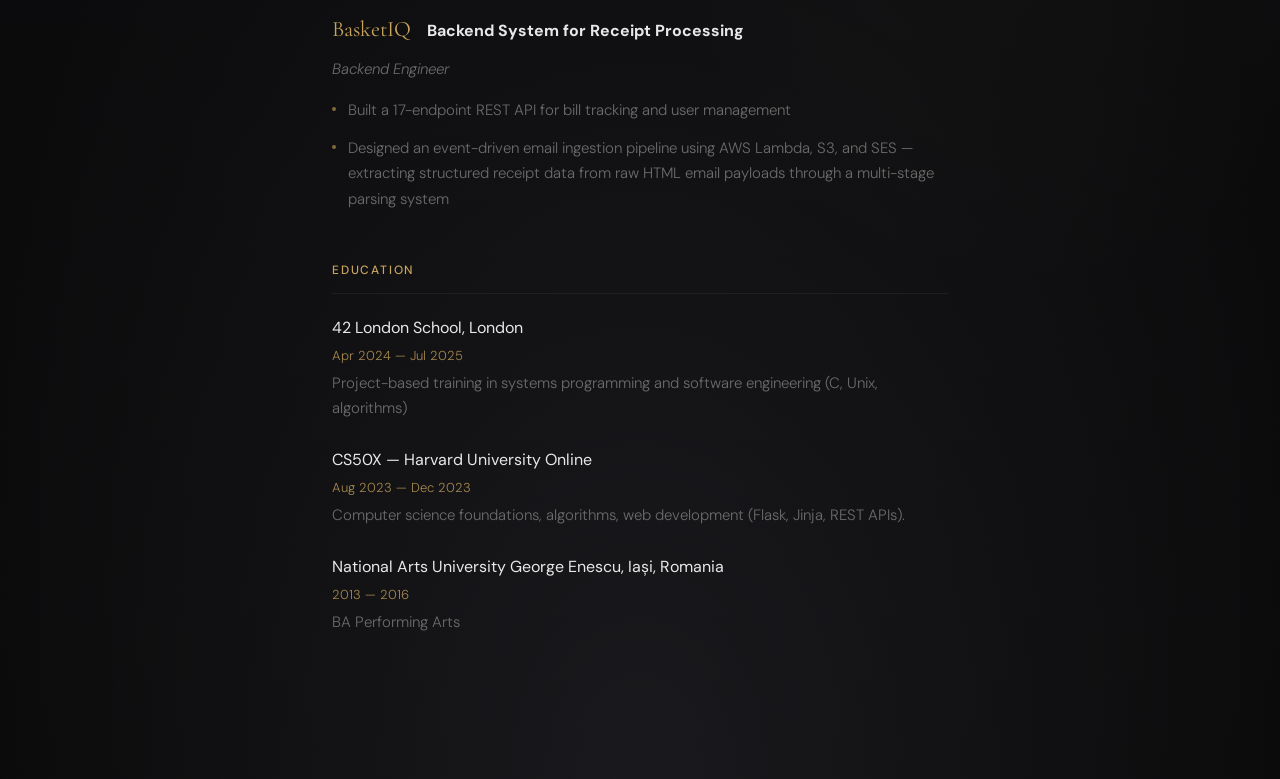
==== commit 0e0117bd: "Resume update" ====
--- a/cv.html
+++ b/cv.html
@@ -65,15 +65,13 @@
                 <section class="cv-section">
                     <h2 class="section-title">Profile</h2>
                     <p class="profile-text">
-                        Backend engineer with 2+ years of experience building
-                        and deploying production-grade APIs using Python
-                        (FastAPI) and PostgreSQL. Experienced in designing
-                        authentication systems, data synchronization, and
-                        cloud-native infrastructure on Google Cloud. Strong
-                        focus on building reliable, scalable backend services
-                        with CI/CD, automated testing, and containerized
-                        deployments. Seeking a backend engineering role to
-                        contribute to API platforms and distributed systems.
+                        Self-taught backend engineer based in London. Two years
+                        building and shipping production systems independently
+                        alongside working full-time in hospitality — two live
+                        products, 165 automated tests, sub-90s CI/CD pipeline.
+                        Specialised in Python, FastAPI, PostgreSQL, Docker, and
+                        GCP. Focused on reliability, test coverage, and systems
+                        that work under real conditions.
                     </p>
                 </section>
 
@@ -135,42 +133,44 @@
                         <p class="project-role">Backend Engineer</p>
                         <ul class="project-details">
                             <li>
-                                Designed and deployed a backend system
-                                supporting offline-first data sync across
-                                multiple clients.
-                            </li>
-                            <li>
-                                Implemented conflict resolution (server-wins)
-                                and eventual consistency.
-                            </li>
-                            <li>
-                                Built RESTful APIs using FastAPI and PostgreSQL
-                                (SQLModel).
-                            </li>
-                            <li>
-                                Implemented JWT-based authentication, email
-                                verification, and password reset flows.
-                            </li>
-                            <li>
-                                Developed asynchronous background sync to ensure
-                                reliable state recovery after connectivity loss.
-                            </li>
-                            <li>
-                                Managed schema evolution using Alembic
-                                migrations.
-                            </li>
-                            <li>
-                                Deployed containerized services to Google Cloud
-                                Run with auto-scaling and secret management.
-                            </li>
-                            <li>
-                                Built CI/CD pipeline using GitHub Actions with
-                                linting (Ruff), type-checking (Pyright), and
-                                automated tests.
-                            </li>
-                            <li>
-                                Implemented parallel integration testing with
-                                pytest-xdist and isolated PostgreSQL instances.
+                                Designed and deployed a 15-endpoint REST API
+                                covering authentication, data synchronisation,
+                                and payslip management — fully documented with
+                                OpenAPI/Swagger and live at
+                                <a
+                                    href="https://tipsmate.uk/docs"
+                                    target="_blank"
+                                    rel="noopener noreferrer"
+                                    class="project-url"
+                                    >docs</a
+                                >
+                            </li>
+                            <li>
+                                Engineered an offline-first sync system with
+                                server-wins conflict resolution and eventual
+                                consistency, enabling reliable state recovery
+                                after connectivity loss across multiple clients
+                            </li>
+                            <li>
+                                Optimised sync scheduling, reducing serverless
+                                database compute time from 13 to 8 hours/month
+                            </li>
+                            <li>
+                                Implemented JWT-based authentication with email
+                                verification and password reset flows using
+                                OAuth2 standards
+                            </li>
+                            <li>
+                                Managed schema evolution across 9 Alembic
+                                migrations, maintaining zero-downtime
+                                deployments throughout iterative development
+                            </li>
+                            <li>
+                                Built a CI/CD pipeline using GitHub Actions with
+                                linting (Ruff), type-checking (Pyright), and 165
+                                automated tests (86 unit, 79 integration)
+                                running in parallel via pytest-xdist — average
+                                pipeline execution time under 90 seconds
                             </li>
                         </ul>
                     </article>
@@ -192,16 +192,15 @@
                         <p class="project-role">Backend Engineer</p>
                         <ul class="project-details">
                             <li>
-                                Developed backend services for a bill tracking
-                                and receipt processing platform.
-                            </li>
-                            <li>
-                                Implemented event-driven ingestion pipeline
-                                using AWS Lambda, S3, and SES.
-                            </li>
-                            <li>
-                                Built REST APIs for bill tracking and user
-                                management.
+                                Built a 17-endpoint REST API for bill tracking
+                                and user management
+                            </li>
+                            <li>
+                                Designed an event-driven email ingestion
+                                pipeline using AWS Lambda, S3, and SES —
+                                extracting structured receipt data from raw HTML
+                                email payloads through a multi-stage parsing
+                                system
                             </li>
                         </ul>
                     </article>
